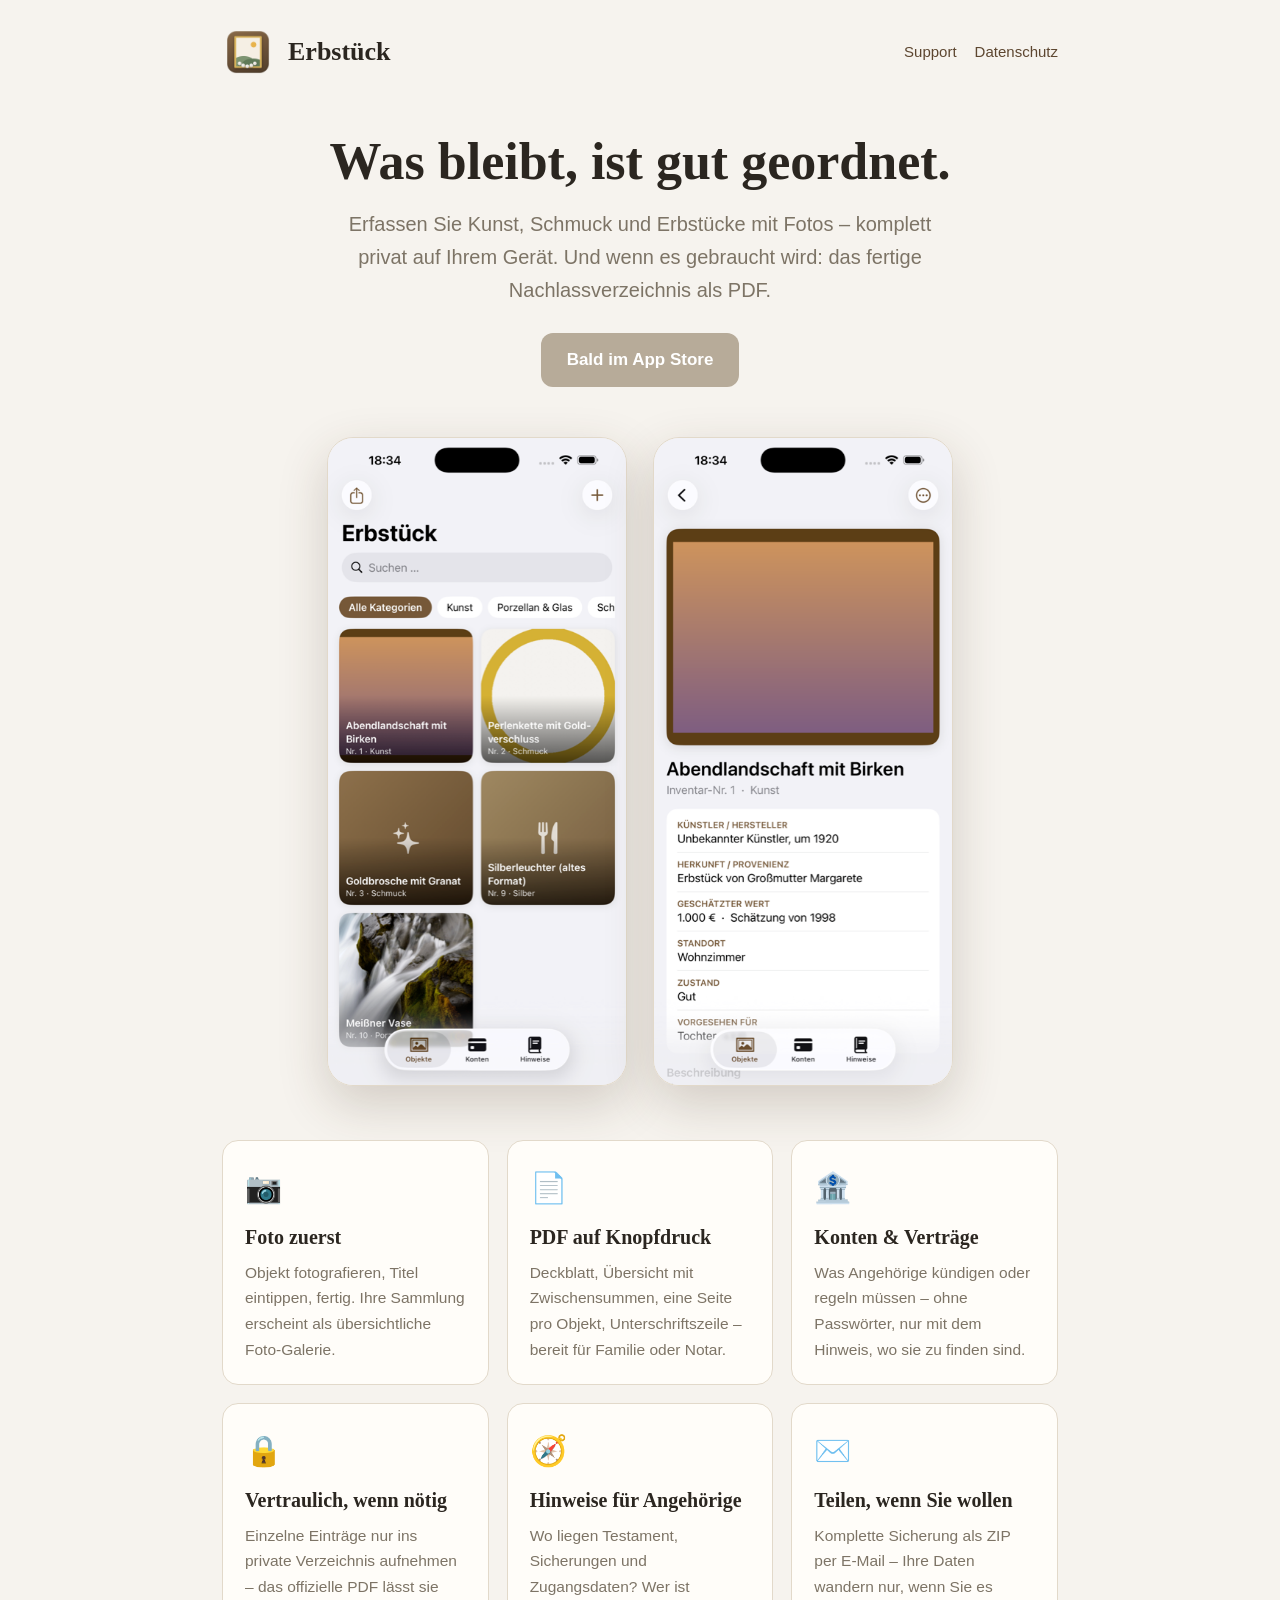
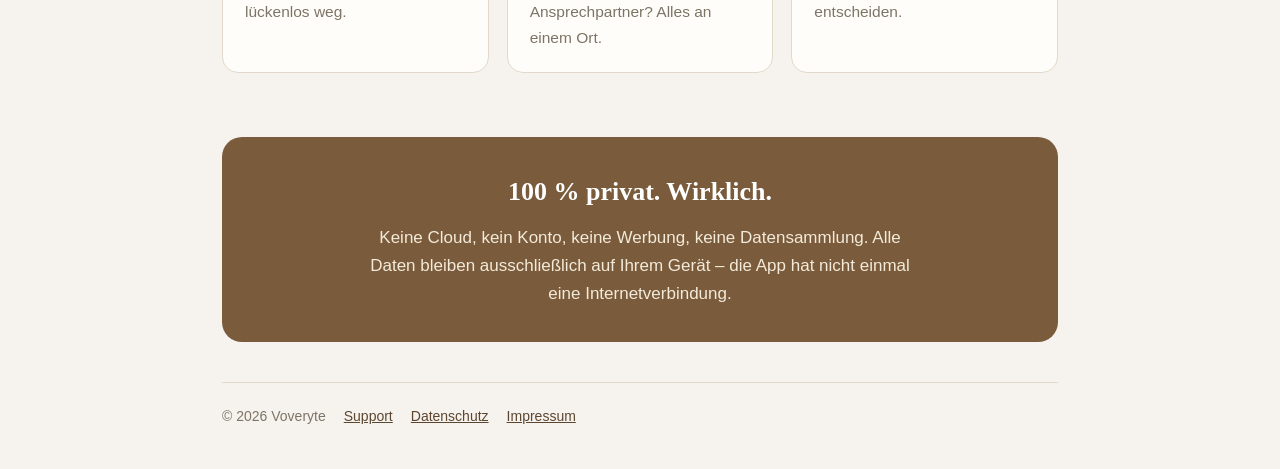
==== index.html @ f2dac95f "Erbstück Website" ====
<!DOCTYPE html>
<html lang="de">
<head>
<meta charset="utf-8">
<meta name="viewport" content="width=device-width, initial-scale=1">
<title>Erbstück – Inventar & Nachlassverzeichnis</title>
<meta name="description" content="Erfassen Sie Kunst, Schmuck und Erbstücke mit Fotos – komplett privat auf Ihrem Gerät. Auf Wunsch als Nachlassverzeichnis im PDF-Format.">
<link rel="stylesheet" href="style.css">
<link rel="icon" href="bilder/icon.png">
</head>
<body>
<div class="wrap">
  <header class="site">
    <img src="bilder/icon.png" alt="Erbstück App-Icon">
    <span class="name">Erbstück</span>
    <nav>
      <a href="support.html">Support</a>
      <a href="datenschutz.html">Datenschutz</a>
    </nav>
  </header>

  <div class="hero">
    <h1>Was bleibt, ist gut geordnet.</h1>
    <p class="lead">Erfassen Sie Kunst, Schmuck und Erbstücke mit Fotos –
    komplett privat auf Ihrem Gerät. Und wenn es gebraucht wird:
    das fertige Nachlassverzeichnis als PDF.</p>
    <a class="badge soon">Bald im App&nbsp;Store</a>
    <!-- Nach dem Launch ersetzen durch:
    <a class="badge" href="https://apps.apple.com/app/idXXXXXXXX">Im App Store laden</a> -->
  </div>

  <div class="shots">
    <img src="bilder/galerie.png" alt="Foto-Galerie der erfassten Objekte">
    <img src="bilder/detail.png" alt="Detailansicht eines Objekts">
  </div>

  <section class="features">
    <div class="grid">
      <div class="card"><div class="emoji">📷</div><h3>Foto zuerst</h3>
        <p>Objekt fotografieren, Titel eintippen, fertig. Ihre Sammlung
        erscheint als übersichtliche Foto-Galerie.</p></div>
      <div class="card"><div class="emoji">📄</div><h3>PDF auf Knopfdruck</h3>
        <p>Deckblatt, Übersicht mit Zwischensummen, eine Seite pro Objekt,
        Unterschriftszeile – bereit für Familie oder Notar.</p></div>
      <div class="card"><div class="emoji">🏦</div><h3>Konten &amp; Verträge</h3>
        <p>Was Angehörige kündigen oder regeln müssen – ohne Passwörter,
        nur mit dem Hinweis, wo sie zu finden sind.</p></div>
      <div class="card"><div class="emoji">🔒</div><h3>Vertraulich, wenn nötig</h3>
        <p>Einzelne Einträge nur ins private Verzeichnis aufnehmen –
        das offizielle PDF lässt sie lückenlos weg.</p></div>
      <div class="card"><div class="emoji">🧭</div><h3>Hinweise für Angehörige</h3>
        <p>Wo liegen Testament, Sicherungen und Zugangsdaten? Wer ist
        Ansprechpartner? Alles an einem Ort.</p></div>
      <div class="card"><div class="emoji">✉️</div><h3>Teilen, wenn Sie wollen</h3>
        <p>Komplette Sicherung als ZIP per E-Mail – Ihre Daten wandern nur,
        wenn Sie es entscheiden.</p></div>
    </div>
  </section>

  <div class="privacy-band">
    <h2>100 % privat. Wirklich.</h2>
    <p>Keine Cloud, kein Konto, keine Werbung, keine Datensammlung.
    Alle Daten bleiben ausschließlich auf Ihrem Gerät –
    die App hat nicht einmal eine Internetverbindung.</p>
  </div>

  <footer class="site">
    <span>© 2026 Voveryte</span>
    <a href="support.html">Support</a>
    <a href="datenschutz.html">Datenschutz</a>
    <a href="impressum.html">Impressum</a>
  </footer>
</div>
</body>
</html>
---- style.css ----
/* Erbstück – Website */
* { margin: 0; padding: 0; box-sizing: border-box; }
:root {
  --bg: #f6f3ee;
  --panel: #fffdf9;
  --border: #e2d9ca;
  --text: #2b2620;
  --muted: #7d7466;
  --accent: #7a5c3d;
  --accent-dark: #5d4630;
  --serif: ui-serif, "New York", Georgia, "Times New Roman", serif;
}
body {
  font-family: -apple-system, "Helvetica Neue", Helvetica, Arial, sans-serif;
  color: var(--text);
  background: var(--bg);
  line-height: 1.65;
  font-size: 17px;
}
.wrap { max-width: 880px; margin: 0 auto; padding: 0 22px; }

header.site {
  display: flex;
  align-items: center;
  gap: 14px;
  padding: 26px 0 10px;
}
header.site img { width: 52px; height: 52px; border-radius: 12px; }
header.site .name { font-family: var(--serif); font-size: 26px; font-weight: 600; }
header.site nav { margin-left: auto; display: flex; gap: 18px; }
header.site nav a { color: var(--accent-dark); text-decoration: none; font-size: 15px; }
header.site nav a:hover { text-decoration: underline; }

.hero { text-align: center; padding: 44px 0 10px; }
.hero h1 {
  font-family: var(--serif);
  font-size: clamp(34px, 6vw, 52px);
  font-weight: 600;
  line-height: 1.15;
  margin-bottom: 16px;
}
.hero p.lead { font-size: 20px; color: var(--muted); max-width: 620px; margin: 0 auto 26px; }
.badge {
  display: inline-block;
  background: var(--accent);
  color: #fff;
  border-radius: 12px;
  padding: 13px 26px;
  text-decoration: none;
  font-weight: 600;
  box-shadow: 0 3px 12px rgba(90, 65, 40, 0.3);
}
.badge:hover { background: var(--accent-dark); }
.badge.soon { background: #b7ab99; box-shadow: none; cursor: default; }

.shots { display: flex; justify-content: center; gap: 26px; padding: 40px 0 10px; flex-wrap: wrap; }
.shots img {
  width: min(300px, 42vw);
  border-radius: 26px;
  border: 1px solid var(--border);
  box-shadow: 0 18px 50px rgba(70, 50, 30, 0.2);
}

section.features { padding: 44px 0; }
.grid { display: grid; grid-template-columns: repeat(auto-fit, minmax(240px, 1fr)); gap: 18px; }
.card {
  background: var(--panel);
  border: 1px solid var(--border);
  border-radius: 16px;
  padding: 22px;
}
.card .emoji { font-size: 30px; margin-bottom: 8px; }
.card h3 { font-family: var(--serif); font-size: 20px; margin-bottom: 6px; }
.card p { font-size: 15.5px; color: var(--muted); }

.privacy-band {
  background: var(--accent);
  color: #f3ead9;
  border-radius: 20px;
  padding: 34px;
  text-align: center;
  margin: 20px 0 40px;
}
.privacy-band h2 { font-family: var(--serif); font-size: 26px; color: #fff; margin-bottom: 10px; }
.privacy-band p { max-width: 560px; margin: 0 auto; }

main.doc { padding: 30px 0 60px; }
main.doc h1 { font-family: var(--serif); font-size: 32px; margin-bottom: 6px; }
main.doc h2 { font-family: var(--serif); font-size: 22px; margin: 28px 0 8px; }
main.doc p, main.doc li { margin-bottom: 10px; }
main.doc em { color: var(--muted); }
main.doc hr { border: none; border-top: 1px solid var(--border); margin: 40px 0; }

footer.site {
  border-top: 1px solid var(--border);
  padding: 22px 0 40px;
  color: var(--muted);
  font-size: 14px;
  display: flex;
  gap: 18px;
  flex-wrap: wrap;
}
footer.site a { color: var(--accent-dark); }
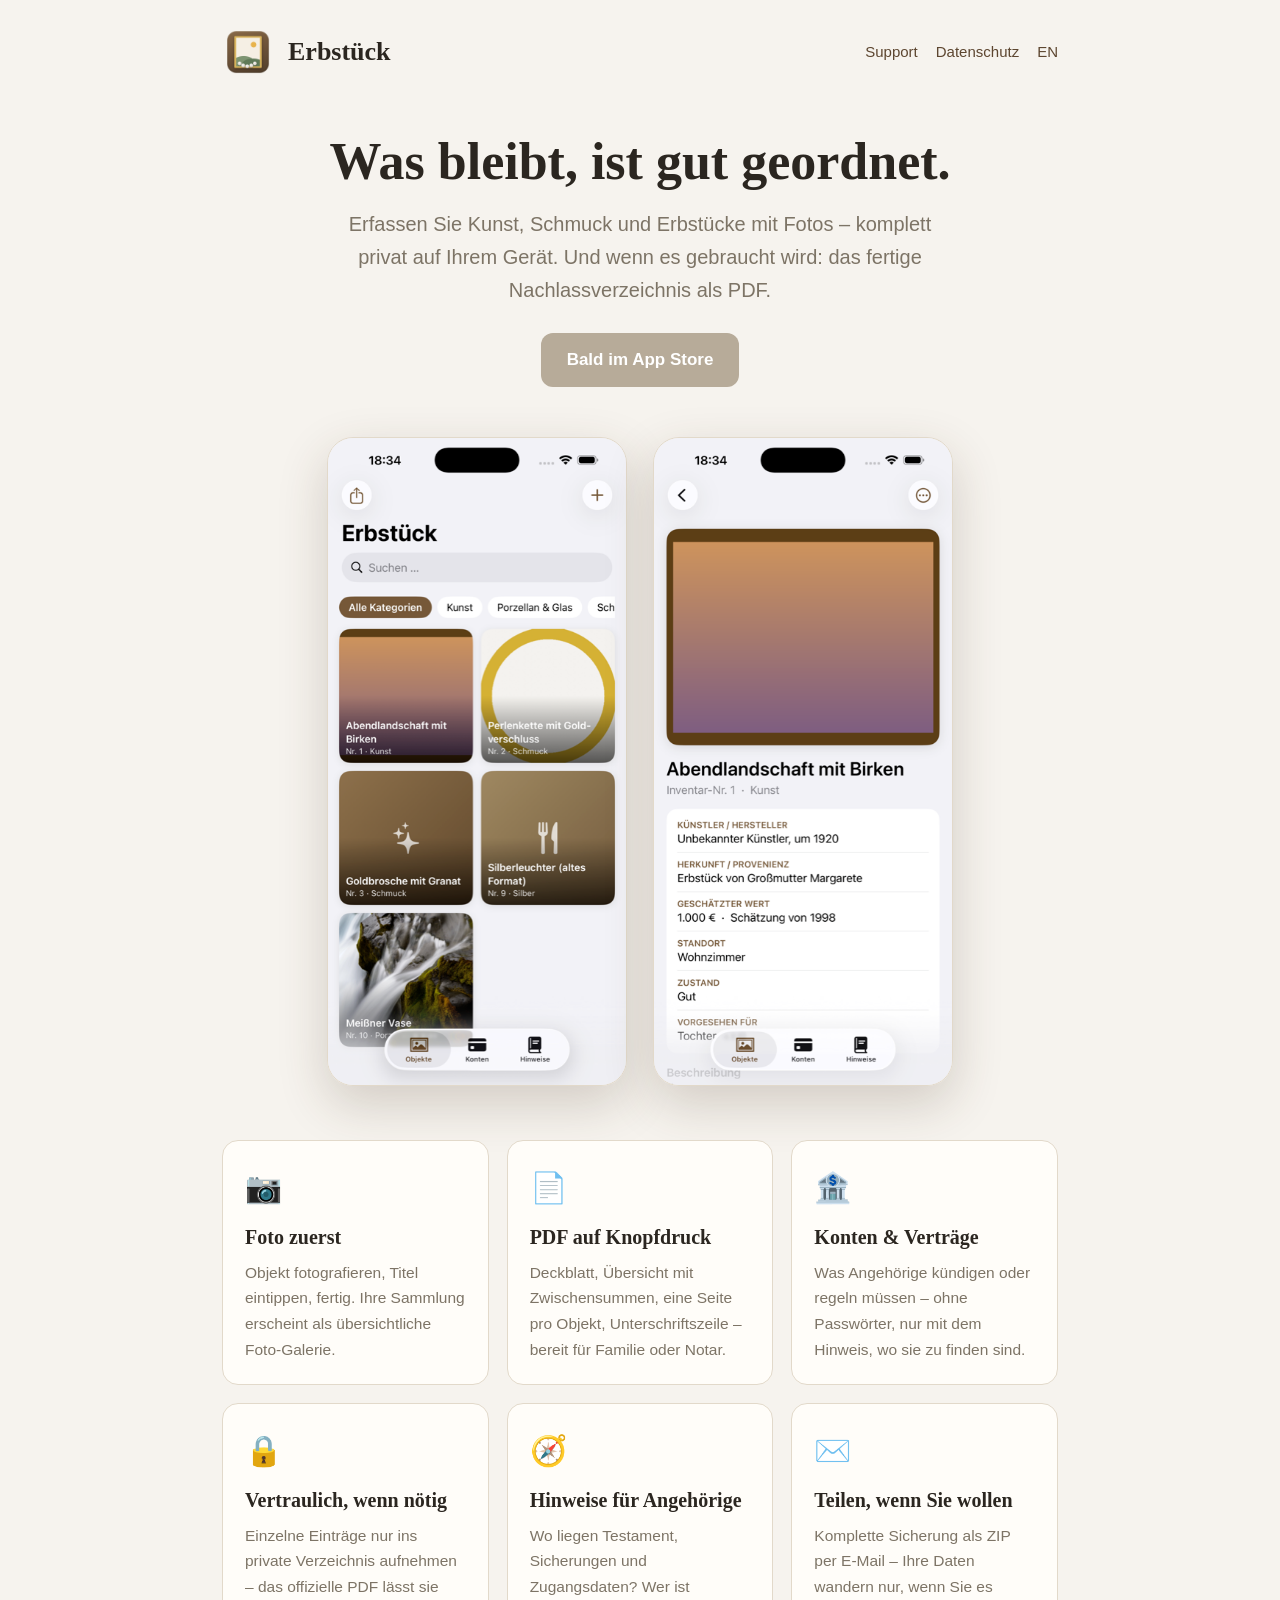
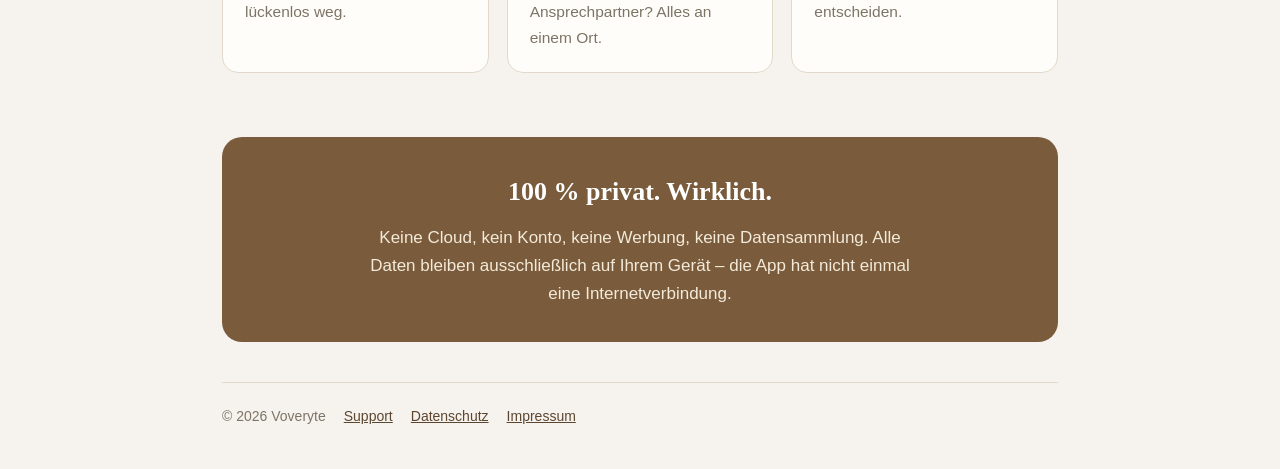
==== commit f38d573b: "Zweisprachig (DE/EN), vollständiges Impressum, DSGVO-Datenschutzerklärung" ====
--- a/index.html
+++ b/index.html
@@ -7,6 +7,7 @@
 <meta name="description" content="Erfassen Sie Kunst, Schmuck und Erbstücke mit Fotos – komplett privat auf Ihrem Gerät. Auf Wunsch als Nachlassverzeichnis im PDF-Format.">
 <link rel="stylesheet" href="style.css">
 <link rel="icon" href="bilder/icon.png">
+<link rel="alternate" hreflang="en" href="en/index.html">
 </head>
 <body>
 <div class="wrap">
@@ -16,6 +17,7 @@
     <nav>
       <a href="support.html">Support</a>
       <a href="datenschutz.html">Datenschutz</a>
+      <a href="en/index.html">EN</a>
     </nav>
   </header>
 
